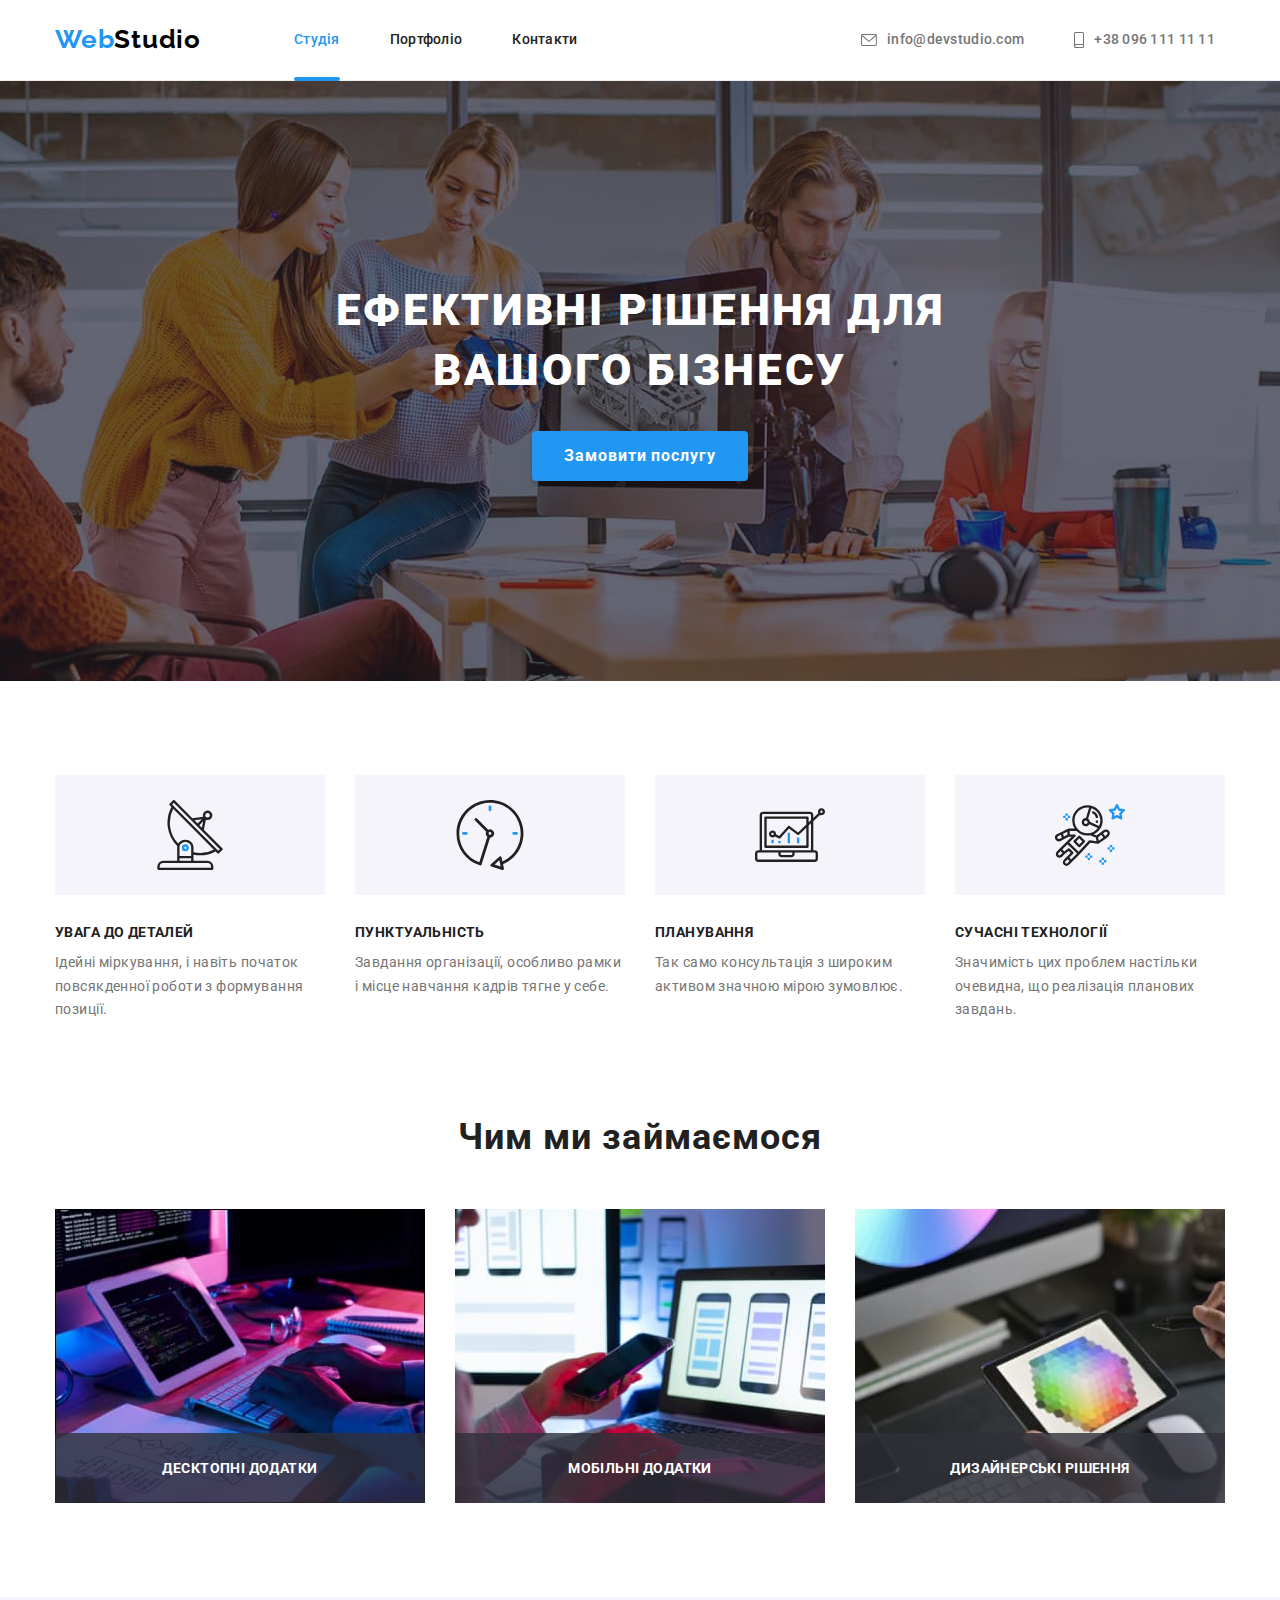
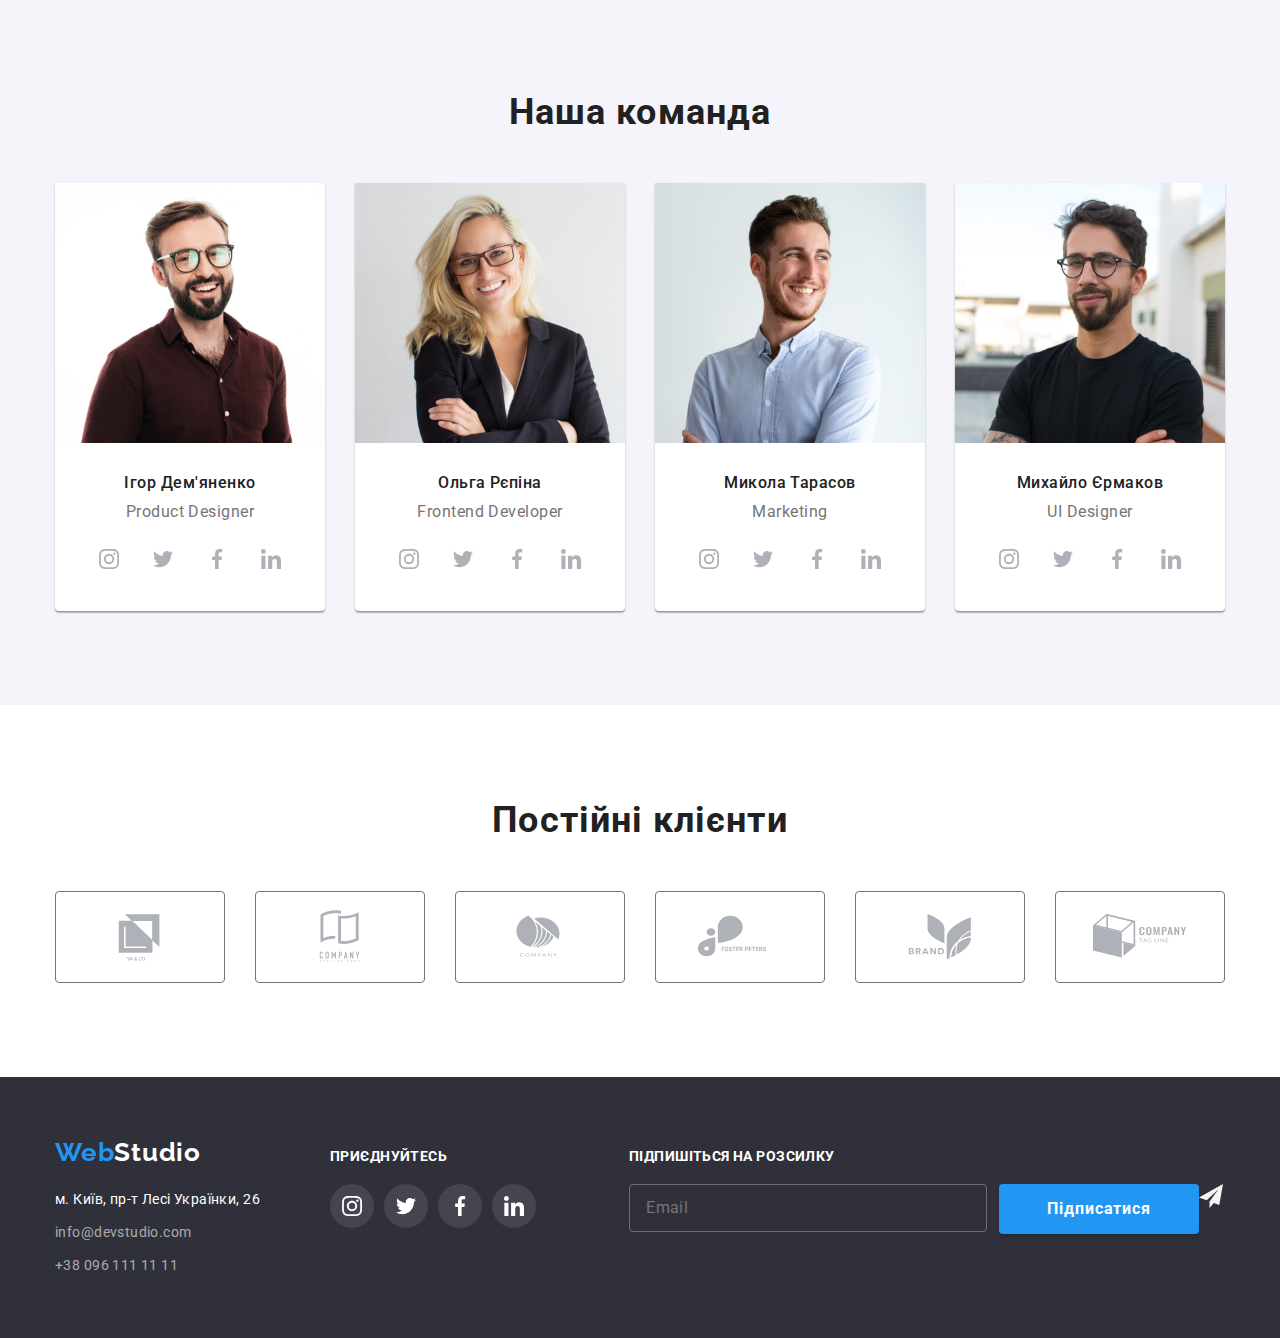
==== index.html @ 085d2281 "files transfer" ====
<!DOCTYPE html>
<html lang="uk">
  <head>
    <meta charset="UTF-8" />
    <meta http-equiv="X-UA-Compatible" content="IE=edge" />
    <meta name="viewport" content="width=device-width, initial-scale=1.0" />
    <title>Студія</title>
    <link rel="preconnect" href="https://fonts.googleapis.com" />
    <link rel="preconnect" href="https://fonts.gstatic.com" crossorigin />
    <link
      href="https://fonts.googleapis.com/css2?family=Raleway:wght@700&family=Roboto:wght@400;500;700;900&display=swap"
      rel="stylesheet"
    />
    <link
      rel="stylesheet"
      href="https://cdn.jsdelivr.net/npm/modern-normalize@1.1.0/modern-normalize.min.css"
    />
    <link rel="stylesheet" href="./css/styles.css" />
  </head>
  <body>
    <!-- header of the site -->
    <header class="header-style">
      <div class="container header-container">
        <a class="header-logo link" href="./index.html">
          <span class="logo logo-web">Web</span
          ><span class="logo logo-studio-header">Studio</span></a
        >
        <div class="header-nav">
          <nav>
            <ul class="site-nav list">
              <li class="site-nav-item">
                <a class="header-nav-link link current" href="#">Студія</a>
              </li>
              <li class="site-nav-item">
                <a class="header-nav-link link" href="./portfolio.html"
                  >Портфоліо</a
                >
              </li>
              <li class="site-nav-item">
                <a class="header-nav-link link" href="#">Контакти</a>
              </li>
            </ul>
          </nav>
        </div>

        <div class="contact-container">
          <ul class="list contact">
            <li class="contact-item-icon contact-item">
              <a
                class="link contact-item-link contact"
                href="mailto:info@devstudio.com"
                ><svg class="header-icons" width="16" height="12">
                  <use href="./images/icons.svg#icon-envelope"></use>
                </svg>
                info@devstudio.com
              </a>
            </li>
            <li class="contact-item-icon contact-item">
              <a class="link contact-item-link contact" href="tel:+380961111111"
                ><svg class="header-icons" width="10" height="16">
                  <use href="./images/icons.svg#icon-smartphone"></use>
                </svg>
                +38 096 111 11 11
              </a>
            </li>
          </ul>
        </div>
      </div>
    </header>

    <!-- main content -->
    <main>
      <!-- hero -->
      <section class="hero">
        <div class="container hero-container">
          <h1 class="hero-sign">Ефективні рішення для вашого бізнесу</h1>
          <button type="button" class="button preliminary-btn" data-modal-open>
            Замовити послугу
          </button>
        </div>
      </section>
      
      <!-- specialty -->
      <section class="section specialty">
        <div class="container">
          <h2 class="visually-hidden">Наші переваги</h2>
          <ul class="list specialty-list specialty-container">
            <li class="specialty-item">
              <div class="specialty-icons-container">
                <svg class="business-icons" width="70" height="70">
                  <use href="./images/icons.svg#icon-antenna"></use>
                </svg>
              </div>
              <h3 class="title">увага до деталей</h3>
              <p class="text">
                Ідейні міркування, і навіть початок повсякденної роботи з
                формування позиції.
              </p>
            </li>
            <li class="specialty-item">
              <div class="specialty-icons-container">
                <svg class="business-icons" width="70" height="70">
                  <use href="./images/icons.svg#icon-clock"></use>
                </svg>
              </div>

              <h3 class="title">пунктуальність</h3>
              <p class="text">
                Завдання організації, особливо&nbsp;рамки і місце навчання
                кадрів тягне у&nbsp;себе.
              </p>
            </li>
            <li class="specialty-item">
              <div class="specialty-icons-container">
                <svg class="business-icons" width="70" height="70">
                  <use href="./images/icons.svg#icon-diagram"></use>
                </svg>
              </div>

              <h3 class="title">планування</h3>
              <p class="text">
                Так само консультація з широким активом&nbsp;значною мірою
                зумовлює.
              </p>
            </li>
            <li class="specialty-item">
              <div class="specialty-icons-container">
                <svg class="business-icons" width="70" height="70">
                  <use href="./images/icons.svg#icon-astronaut"></use>
                </svg>
              </div>

              <h3 class="title">сучасні технології</h3>
              <p class="text">
                Значимість цих проблем настільки очевидна, що реалізація
                планових завдань.
              </p>
            </li>
          </ul>
        </div>
      </section>
      <!-- our business -->

      <section class="section business">
        <div class="container">
          <h2 class="section-title">Чим ми займаємося</h2>
            <ul class="list business-list">
              <li class="item">
                <div class="business-desc-container">
                  <img
  src="./images/business1.jpg"
  alt="вид послуг 1"
  width="370px"
    />
                 <p class="business-text">десктопні додатки</p>
                </div>  
              </li>

                <li class="item">
              <div class="business-desc-container">
                  <img
                    src="./images/business2.jpg"
                    alt="вид послуг 2"
                    width="370"
                  />
                  <p class="business-text">мобільні додатки</p>
              </div>
                 </li>
               <li class="item">
              <div class="business-desc-container">
                  <img
                    src="./images/business3.jpg"
                    alt="вид послуг 3"
                    width="370"
                  />
              
                  <p class="business-text">дизайнерські рішення</p>
                </div>
              </li>
            </ul>
          </div>
        </div>
      </section>
      <!-- our team -->
      <section class="section team">
        <div class="container team-container">
          <h2 class="section-title">Наша команда</h2>
          <div class="team-list-container">
            <ul class="list team-list">
              <li class="team-item">
                <img
                  src="./images/team1.jpg"
                  alt="фото Ігоря Дем'яненко"
                  width="270"
                />
                <div class="card">
                  <h3 class="title">Ігор Дем'яненко</h3>
                  <p class="text">Product Designer</p>
                  <ul class="list team-social">
                    <li class="team-social-items">
                      <a
                        class="team-icons-items"
                        href="http://instagram.com"
                        target="_blank"
                        rel="noopener nofollow noreferrer"
                      >
                        <svg class="team-icons" width="20" height="20">
                          <use href="./images/icons.svg#icon-instagram"></use>
                        </svg>
                      </a>
                    </li>

                    <li class="team-social-items">
                      <a
                        class="team-icons-items"
                        href="http://twitter.com"
                        target="_blank"
                        rel="noopener nofollow noreferrer"
                      >
                        <svg class="team-icons" width="20" height="20">
                          <use href="./images/icons.svg#icon-twitter"></use>
                        </svg>
                      </a>
                    </li>
                    <li class="team-social-items">
                      <a
                        class="team-icons-items"
                        href="http://facebook.com"
                        target="_blank"
                        rel="noopener nofollow noreferrer"
                      >
                        <svg class="team-icons" width="20" height="20">
                          <use href="./images/icons.svg#icon-facebook"></use>
                        </svg>
                      </a>
                    </li>
                    <li class="team-social-items">
                      <a
                        class="team-icons-items"
                        href="http://linkedin.com"
                        target="_blank"
                        rel="noopener nofollow noreferrer"
                      >
                        <svg class="team-icons" width="20" height="20">
                          <use href="./images/icons.svg#icon-linkedin"></use>
                        </svg>
                      </a>
                    </li>
                  </ul>
                </div>
              </li>
              <li class="team-item">
                <img
                  src="./images/team2.jpg"
                  alt="фото Ольги Рєпіною"
                  width="270"
                />
                <div class="card">
                  <h3 class="title">Ольга Рєпіна</h3>
                  <p class="text">Frontend Developer</p>
                  <ul class="list team-social">
                    <li class="team-social-items">
                      <a
                        class="team-icons-items"
                        href="http://instagram.com"
                        target="_blank"
                        rel="noopener nofollow noreferrer"
                      >
                        <svg class="team-icons" width="20" height="20">
                          <use href="./images/icons.svg#icon-instagram"></use>
                        </svg>
                      </a>
                    </li>

                    <li class="team-social-items">
                      <a
                        class="team-icons-items"
                        href="http://twitter.com"
                        target="_blank"
                        rel="noopener nofollow noreferrer"
                      >
                        <svg class="team-icons" width="20" height="20">
                          <use href="./images/icons.svg#icon-twitter"></use>
                        </svg>
                      </a>
                    </li>
                    <li class="team-social-items">
                      <a
                        class="team-icons-items"
                        href="http://facebook.com"
                        target="_blank"
                        rel="noopener nofollow noreferrer"
                      >
                        <svg class="team-icons" width="20" height="20">
                          <use href="./images/icons.svg#icon-facebook"></use>
                        </svg>
                      </a>
                    </li>
                    <li class="team-social-items">
                      <a
                        class="team-icons-items"
                        href="http://linkedin.com"
                        target="_blank"
                        rel="noopener nofollow noreferrer"
                      >
                        <svg class="team-icons" width="20" height="20">
                          <use href="./images/icons.svg#icon-linkedin"></use>
                        </svg>
                      </a>
                    </li>
                  </ul>
                </div>
              </li>
              <li class="team-item">
                <img
                  src="./images/team3.jpg"
                  alt="фото Миколи Тарасова"
                  width="270"
                />
                <div class="card">
                  <h3 class="title">Микола Тарасов</h3>
                  <p class="text">Marketing</p>
                  <ul class="list team-social">
                    <li class="team-social-items">
                      <a
                        class="team-icons-items"
                        href="http://instagram.com"
                        target="_blank"
                        rel="noopener nofollow noreferrer"
                      >
                        <svg class="team-icons" width="20" height="20">
                          <use href="./images/icons.svg#icon-instagram"></use>
                        </svg>
                      </a>
                    </li>

                    <li class="team-social-items">
                      <a
                        class="team-icons-items"
                        href="http://twitter.com"
                        target="_blank"
                        rel="noopener nofollow noreferrer"
                      >
                        <svg class="team-icons" width="20" height="20">
                          <use href="./images/icons.svg#icon-twitter"></use>
                        </svg>
                      </a>
                    </li>
                    <li class="team-social-items">
                      <a
                        class="team-icons-items"
                        href="http://facebook.com"
                        target="_blank"
                        rel="noopener nofollow noreferrer"
                      >
                        <svg class="team-icons" width="20" height="20">
                          <use href="./images/icons.svg#icon-facebook"></use>
                        </svg>
                      </a>
                    </li>
                    <li class="team-social-items">
                      <a
                        class="team-icons-items"
                        href="http://linkedin.com"
                        target="_blank"
                        rel="noopener nofollow noreferrer"
                      >
                        <svg class="team-icons" width="20" height="20">
                          <use href="./images/icons.svg#icon-linkedin"></use>
                        </svg>
                      </a>
                    </li>
                  </ul>
                </div>
              </li>
              <li class="team-item">
                <img
                  src="./images/team4.jpg"
                  alt="фото Михайла Єрмакова"
                  width="270"
                />
                <div class="card">
                  <h3 class="title">Михайло Єрмаков</h3>
                  <p class="text">UI Designer</p>
                  <ul class="list team-social">
                    <li class="team-social-items">
                      <a
                        class="team-icons-items"
                        href="http://instagram.com"
                        target="_blank"
                        rel="noopener nofollow noreferrer"
                      >
                        <svg class="team-icons" width="20" height="20">
                          <use href="./images/icons.svg#icon-instagram"></use>
                        </svg>
                      </a>
                    </li>

                    <li class="team-social-items">
                      <a
                        class="team-icons-items"
                        href="http://twitter.com"
                        target="_blank"
                        rel="noopener nofollow noreferrer"
                      >
                        <svg class="team-icons" width="20" height="20">
                          <use href="./images/icons.svg#icon-twitter"></use>
                        </svg>
                      </a>
                    </li>
                    <li class="team-social-items">
                      <a
                        class="team-icons-items"
                        href="http://facebook.com"
                        target="_blank"
                        rel="noopener nofollow noreferrer"
                      >
                        <svg class="team-icons" width="20" height="20">
                          <use href="./images/icons.svg#icon-facebook"></use>
                        </svg>
                      </a>
                    </li>
                    <li class="team-social-items">
                      <a
                        class="team-icons-items"
                        href="http://linkedin.com"
                        target="_blank"
                        rel="noopener nofollow noreferrer"
                      >
                        <svg class="team-icons" width="20" height="20">
                          <use href="./images/icons.svg#icon-linkedin"></use>
                        </svg>
                      </a>
                    </li>
                  </ul>
                </div>
              </li>
            </ul>
          </div>
        </div>
      </section>
      <section class="section clients">
        <div class="container">
          <h2 class="clients-text section-title">Постійні клієнти</h2>
          <ul class="clients-list list">
            <li class="client-items">
              <a href="" class="clients-icons-items">
                <svg class="client-icons" width="106" height="60">
                  <use href="./images/icons.svg#icon-logo-1"></use>
                </svg>
              </a>
            </li>
            <li class="client-items">
              <a href="" class="clients-icons-items">
                <svg class="client-icons" width="106" height="60">
                  <use href="./images/icons.svg#icon-logo-2"></use>
                </svg>
              </a>
            </li>
            <li class="client-items">
              <a href="" class="clients-icons-items">
                <svg class="client-icons" width="106" height="60">
                  <use href="./images/icons.svg#icon-logo-3"></use>
                </svg>
              </a>
            </li>
            <li class="client-items">
              <a href="" class="clients-icons-items">
                <svg class="client-icons" width="106" height="60">
                  <use href="./images/icons.svg#icon-logo-4"></use>
                </svg>
              </a>
            </li>
            <li class="client-items">
              <a href="" class="clients-icons-items">
                <svg class="client-icons" width="106" height="60">
                  <use href="./images/icons.svg#icon-logo-5"></use>
                </svg>
              </a>
            </li>
            <li class="client-items">
              <a href="" class="clients-icons-items">
                <svg class="client-icons" width="106" height="60">
                  <use href="./images/icons.svg#icon-logo-6"></use>
                </svg>
              </a>
            </li>
          </ul>
        </div>

      </section>
    </main>
    <!-- background -->
    <footer class="footer-style">
      <div class="container footer-container">
        <div class="footer-contacts">
          <a href="./index.html" class="link logo-footer"
            ><span class="logo logo-web">Web</span
            ><span class="logo logo-studio-footer">Studio</span></a
          >
          <address>
            <ul class="address-list list">
              <li class="footer-item">
                <a
                  href="https://goo.gl/maps/tbxTE9ojFHjDwj2v6"
                  target="_blank"
                  rel="noopener nofollow noreferrer"
                  class="location link"
                  >м. Київ, пр-т Лесі Українки, 26</a
                >
              </li>
              <li class="footer-item">
                <a href="mailto:info@devstudio.com" class="address-style link"
                  >info@devstudio.com</a
                >
              </li>
              <li class="footer-item">
                <a href="tel:+380961111111" class="address-style link"
                  >+38 096 111 11 11</a
                >
              </li>
            </ul>
          </address>
        </div>
        <div class="footer-social">
          <p class="footer-text">приєднуйтесь</p>
          <ul class="list footer-social-list">
            <li class="footer-social-item">
              <a
                href="http://instagram.com"
                target="_blank"
                rel="noopener nofollow noreferrer"
                class="footer-icons-items"
              >
                <svg class="footer-team-icons" width="20" height="20">
                  <use href="./images/icons.svg#icon-instagram"></use>
                </svg>
              </a>
            </li>
            <li class="footer-social-item">
              <a
                href="http://twitter.com"
                target="_blank"
                rel="noopener nofollow noreferrer"
                class="footer-icons-items"
              >
                <svg class="footer-team-icons" width="20" height="20">
                  <use href="./images/icons.svg#icon-twitter"></use>
                </svg>
              </a>
            </li>
            <li class="footer-social-item">
              <a
                href="http://facebook.com"
                target="_blank"
                rel="noopener nofollow noreferrer"
                class="footer-icons-items"
              >
                <svg class="footer-team-icons" width="20" height="20">
                  <use href="./images/icons.svg#icon-facebook"></use>
                </svg>
              </a>
            </li>
            <li class="footer-social-item">
              <a
                href="http://linkedin.com"
                target="_blank"
                rel="noopener nofollow noreferrer"
                class="footer-icons-items"
              >
                <svg class="footer-team-icons" width="20" height="20">
                  <use href="./images/icons.svg#icon-linkedin"></use>
                </svg>
              </a>
            </li>
          </ul>
        </div>
        <div class="footer-form">
          <p class="footer-text">Підпишіться на розсилку</p>
          <div class="footer-form-group">
           <form class="footer-form-form">
              <div class="footer-input-container">
               <label for="email" class="footer-form-label">
                <input type="email" class="footer-form-input" name="email" placeholder="Email">
                </label>
                <button class="footer-btn" type="submit">Підписатися</button>
                <svg class="footer-icon" width="24" height="24">
                  <use href="./images/icons.svg#icon-icon-send"></use>
                </svg>
              </div>
           </form>
         </div>
        </div>

      </div>
    </footer>
        <!-- modal window -->
        <div class="backdrop is-hidden" data-modal>
        <div class="modal">
          <p class="modal-text">Залиште свої дані, ми вам передзвонимо</p>
          <form class="modal-form">
            <div class="modal-form-container">
              <label class="modal-form-input">
                               <span class="form-label">Ім'я</span>
 <input class="modal-input" type="text" name="name">
                <svg class="modal-icons" width="18" height="18">
                  <use href="./images/icons.svg#icon-person-black-18dp-1"></use>
                </svg>
              </label>
              <label class="modal-form-input">
                <span class="form-label">Телефон</span>
                <input class="modal-input" type="tel" name="phone">
                <svg class="modal-icons" width="18" height="18">
                  <use href="./images/icons.svg#icon-phone-black-18dp-1"></use>
                </svg>
              </label>
              <label class="modal-form-input">
                 <span class="form-label">Пошта</span>
               <input class="modal-input" type="text" name="email">
                <svg class="modal-icons" width="18" height="18">
                  <use href="./images/icons.svg#icon-email-black-18dp-1"></use>
                </svg>
              </label>
              <label class="form-input">
                <span class="form-label">Коментар</span>
                <textarea class="form-textarea" name="text" rows="5" placeholder="Введіть текст"></textarea>
              </label>
  <label class="checkbox-text-label">
     <input class="form-checkbox" type="checkbox" name="accept">
   <span class="checkbox-text">Погоджуюся з розсилкою та приймаю <a href="./README.txt"><span class="modal-license-text">Умови договору</span></a> </span>
  
  </label>
 
 
            </div>
          </form>
          <button class="modal-btn" type="submit">Відправити</button>
     <button class="close-btn" type="button" data-modal-close><svg class="modal-icon" width="18" height="18">
      <use href="./images/icons.svg#icon-close"></use>
    </svg></button>
        </div>
      </div>
    
    <script src="./js/modal.js"></script>
  </body>
</html>
---- css/styles.css ----
html {
  box-sizing: border-box;
}

:root {
  --main-color: #212121;
  --active-color: #2196F3;
  --second-color: #757575;
  --button-color: #f5f4fa;
  --icons-color: #AFB1B8;
  --main-white-color: #ffffff;
  --hero-background: #2F303A;
  --main-background: #F5F5F5;
  --main-font: 'Roboto', sans-serif;
  --second-font: 'Raleway', sans-serif;
  --slow-transform: 250ms;
  --trans-timing: cubic-bezier(0.4, 0, 0.2, 1);
  --idx-backdrop: 1000;
}

::after,
::before {
  box-sizing: inherit;
}

body {
  font-family: 'Roboto', sans-serif;
  color: var(--main-color);
  background-color: var(--main-white-color);
}

a {
  text-decoration: none;
}

h1,
h2,
h3,
h4,
h5,
h6,
p,
ul {
  margin: 0px;
  padding: 0px;
}

img {
  display: block;
  max-width: 100%;
  height: auto;
}

.list {
  list-style: none;
}

.section-title {
  font-weight: 700;
  font-size: 36px;
  line-height: 1.17;
  text-align: center;
  letter-spacing: 0.03em;
}

.text {
  letter-spacing: 0.03em;
  color: var(--second-color);
}

.button {
  cursor: pointer;
  font-family: inherit;
  text-align: center;
  border-radius: 4px;
  border: transparent;
}

.container {
  width: 1200px;
  margin-left: auto;
  margin-right: auto;
  padding: 0 15px;
}

/* header styles */
/* logo comment */

.header-style {
  border-bottom: 1px solid #ECECEC;
}

.header-container {
  display: flex;

  padding: 0 15px 0 15px;
}

.header-nav {
  display: flex;
  align-items: center;
}

.logo {
  font-family: var(--second-font);
  font-weight: 700;
  font-size: 26px;
  line-height: 1.19;
  letter-spacing: 0.03em;
}

.header-logo {
  margin-right: 93px;
  padding: 24px 0;
  align-items: center;
}

.site-nav,
.contact {
  font-weight: 500;
  font-size: 14px;
  line-height: 1.14;
  letter-spacing: 0.02em;
}

.site-nav-item:not(:last-child) {
  margin-right: 50px;
}

.site-nav-item {
  margin-bottom: 0;
}

.site-nav .link {
  color: var(--main-color);
  transition-property: color;
  transition-duration: var(--slow-transform);
  transition-timing-function: var(--trans-timing);
}

.header-nav-link {
  display: block;
  padding: 32px 0;
  position: relative;
}

/* .header-nav-link.current {
  color: var(--active-color);
} */

.header-nav-link.current::after {
  content: "";
  display: block;
  width: 100%;
  height: 4px;
  border-radius: 2px;
  background-color: var(--active-color);
  position: absolute;
  bottom: -1px;
  left: 0;
  /* margin-bottom: -1px; */
}

.contact {
  color: var(--second-color);
  display: flex;
  align-items: center;
  justify-content: center;
  transition-property: color;
  transition-duration: var(--slow-transform);
  transition-timing-function: var(--trans-timing);
}

.contact-container {
  display: flex;
  align-items: center;
  margin-left: auto;
}

.contact .contact-item:not(:last-child) {
  margin-right: 50px;
}

.contact-item-link {
  padding: 32px 0;
}

.contact-item-icon {
  margin-right: 10px;
  fill: var(--second-color);
  transition-property: fill;
  transition-duration: var(--slow-transform);
  transition-timing-function: var(--trans-timing);

}

/* .contact .mail {
  padding: 32px 0;
} */

.site-nav .link:hover,
.site-nav .link:focus,
.contact .link:hover,
.contact .link:focus,
.footer-style .link:hover,
.footer-style .link:focus,
.contact-item-icon:hover,
.contact-item-icon:focus {
  color: var(--active-color);
  fill: currentColor;
}

.header-icons {
  margin-right: 10px;
  /* padding-right: 10px; */
}

.site-nav .link:active,
.contact .link:active {
  color: var(--active-color);
}

.site-nav .link.current {
  color: var(--active-color);
  transition-property: color;
  transition-duration: var(--slow-transform);
  transition-timing-function: var(--trans-timing);
}

.site-nav {
  display: flex;
}

.visually-hidden {
  position: absolute;
  width: 1px;
  height: 1px;
  margin: -1px;
  border: 0;
  padding: 0;
  white-space: nowrap;
  clip-path: inset(100%);
  clip: rect(0 0 0 0);
  overflow: hidden;
}

/* main styles */
.section {
  padding-bottom: 94px;
}

/* hero styles */
.hero {
  background: var(--hero-background);
  padding-top: 200px;
  padding-bottom: 200px;
  background-image: linear-gradient(rgba(47, 48, 58, 0.4), rgba(47, 48, 58, 0.4)), url(../images/background-hero.jpg);
  background-repeat: no-repeat;
  max-width: 1600px;
  margin-left: auto;
  margin-right: auto;
  background-position: center;
  background-size: cover;
}

h1 {
  font-weight: 900;
  font-size: 44px;
  line-height: 1.36;
  text-align: center;
  letter-spacing: 0.06em;
  text-transform: uppercase;
  color: var(--main-white-color);
  margin-bottom: 30px;
}

.hero-sign {
  margin-left: auto;
  margin-right: auto;
  width: 696px;
}

.preliminary-btn {
  font-weight: 700;
  font-size: 16px;
  line-height: 1.88;
  letter-spacing: 0.06em;
  color: var(--main-white-color);
  background-color: var(--active-color);
  box-shadow: 0px 4px 4px rgba(0, 0, 0, 0.15);
  transition-property: background-color;
  transition-duration: var(--slow-transform);
  transition-timing-function: var(--trans-timing);

  display: block;
  margin-left: auto;
  margin-right: auto;
  align-items: center;
  height: 50px;
  width: 216px;
}

.preliminary-btn:hover,
.preliminary-btn:focus {
  background-color: #188CE8;
}

.filter-btn:hover,
.filter-btn:focus {
  color: var(--main-white-color);
  background: var(--active-color);
}

/* specialty styles */

.specialty {
  padding-top: 94px;
}

.specialty-container {
  display: flex;
  padding-left: 0;
}

.specialty-icons-container {
  width: 270px;
  background-color: #F5F4FA;
  display: flex;
  align-items: center;
  justify-content: center;
  margin-bottom: 30px;
  padding: 25px 100px;
}

.business-icons {
  fill: #212121;

}

.specialty .title {
  font-weight: 700;
  font-size: 14px;
  line-height: 1.14;
  letter-spacing: 0.03em;
  text-transform: uppercase;
  margin-bottom: 10px;
}

.specialty .text {
  font-size: 14px;
  line-height: 1.71;
}

.specialty-item {
  width: 270px;
}

.specialty-item:not(:last-child) {
  margin-right: 30px;
}

/* our business styles */
.business-list {
  display: flex;
}

.business .section-title {
  margin-bottom: 50px;
}

.business .item:not(:last-child) {
  margin-right: 30px;
}

.business .item {
  margin-bottom: 0px;
  flex-basis: calc((100% - 30px) / 3);

}

.business-desc-container {
  display: flex;
  position: relative;
}

.business-text {
  display: flex;
  align-items: center;
  justify-content: center;
  position: absolute;
  bottom: 0;
  left: 0;

  font-weight: 700;
  font-size: 14px;
  line-height: calc(16 / 14);
  letter-spacing: 0.03em;
  text-transform: uppercase;

  color: var(--main-white-color);
  background: rgba(47, 48, 58, 0.8);
  padding: 27px 0;
  /* width: 97%; */
  width: 370px;

}

/* out team styles */
.team {
  letter-spacing: 0.03em;
  text-align: center;
  background: var(--button-color);
  /* transition-property: background;
  transition-duration: var(--slow-transform);
  transition-timing-function: var(--trans-timing); */
  padding-top: 94px;
}

.team .section-title {
  margin-bottom: 50px;
}


.team-list {
  display: flex;
  padding-right: 0;
}

.team-item {
  background: var(--main-white-color);
  box-shadow: 0px 1px 3px rgba(0, 0, 0, 0.12), 0px 1px 1px rgba(0, 0, 0, 0.14), 0px 2px 1px rgba(0, 0, 0, 0.2);
  border-radius: 0px 0px 4px 4px;
  flex-basis: calc((100% - 30px) / 4);
  /* transition-property: background-color;
  transition-duration: var(--slow-transform);
  transition-timing-function: var(--trans-timing); */
}

.team-item:not(:last-child) {
  margin-right: 30px;
}

.team .title {
  font-weight: 500;
  font-size: 16px;
  line-height: 1.1875;
  text-align: center;
  letter-spacing: 0.03em;
  margin-bottom: 10px;
}

.team-social {
  display: flex;
  align-items: center;
  justify-content: center;
  /* color: var(--icons-color); */
  /* transition-property: color, transform;
  transition-duration: var(--slow-transform);
  transition-timing-function: var(--trans-timing); */
  flex-basis: calc((100% - 10px) / 4);
}


.team-social-items {
  width: 44px;
  height: 44px;
  /* fill: var(--icons-color); */
  /* transition-property: fill;
  transition-duration: var(--slow-transform);
  transition-timing-function: var(--trans-timing); */
}

.team-icons-items {
  display: flex;
  width: 100%;
  height: 100%;
  align-items: center;
  justify-content: center;
  fill: var(--icons-color);
  border-radius: 50%;
  transition-property: fill, background-color;
  transition-duration: var(--slow-transform);
  transition-timing-function: var(--trans-timing);
}

.team-icons-items:hover,
.team-icons-items:focus {
  fill: var(--main-white-color);
  /* border-radius: 50%; */
  background-color: var(--active-color);
}

.team-social-items {
  border-radius: 50%;
}

.team-social-items:not(:last-child) {
  margin-right: 10px;
}

.team .text {
  font-size: 16px;
  line-height: 1.19;
  text-align: center;
  margin-bottom: 16px;
}

.team .card {
  padding-top: 30px;
  padding-bottom: 30px;
}

/* clients-styles */
.clients {
  padding-top: 94px;
}

.clients-text {
  margin-bottom: 50px;
}

.clients-list {
  display: flex;
  align-items: center;
  justify-content: space-between;
}

.client-items {
  fill: var(--icons-color);
  transition-property: fill;
  transition-duration: var(--slow-transform);
  transition-timing-function: var(--trans-timing);
}

.clients-icons-items {
  border: 1px solid var(--second-color);
  border-radius: 4px;
  fill: var(--icons-color);
  transition-property: fill, border;
  transition-duration: var(--slow-transform);
  transition-timing-function: var(--trans-timing);
  display: flex;
  align-items: center;
  justify-content: center;
  width: 170px;
  height: 92px;
}

.clients-icons-items:hover,
.clients-icons-items:focus {
  fill: var(--active-color);
  border: 1px solid var(--active-color);
}

/* projects-styles */

.project-section {
  padding-top: 94px;
  padding-bottom: 94px;
}

.projects-filter {
  display: flex;
  flex-wrap: wrap;
  margin-bottom: 50px;
  justify-content: center;
}

.filter-btn {
  font-weight: 500;
  font-size: 16px;
  line-height: 1.62;
  letter-spacing: 0.03em;
  color: var(--main-color);
  background: var(--button-color);
  /* box-shadow: 0px 3px 1px rgba(0, 0, 0, 0.1), 0px 1px 2px rgba(0, 0, 0, 0.08), 0px 2px 2px rgba(0, 0, 0, 0.12); */
  padding: 6px 22px;
  transition-property: color, box-shadow;

  transition-duration: var(--slow-transform);
  transition-timing-function: var(--trans-timing);
}

.filter-btn:hover,
.filter-btn:focus {
  box-shadow: 0px 3px 1px rgba(0, 0, 0, 0.1), 0px 1px 2px rgba(0, 0, 0, 0.08), 0px 2px 2px rgba(0, 0, 0, 0.12);
}

.filter-item:not(:last-child) {
  margin-right: 8px;
}

.projects .title {
  font-weight: 700;
  font-size: 18px;
  line-height: 2;
  letter-spacing: 0.06em;
  margin-bottom: 4px;
}

.projects .text {
  font-size: 16px;
  line-height: 1.875;
}

.projects {
  background-color: var(--main-white-color);
  /* transition-property: background-color;
  transition-duration: var(--slow-transform);
  transition-timing-function: var(--trans-timing); */
  display: flex;
  flex-wrap: wrap;
  align-items: center;
}

.thumb {
  position: relative;
  overflow: hidden;
}

.projects-overlay {
  position: absolute;
  display: flex;
  width: 370px;
  height: 100%;
  top: 0;
  left: 0;

  transform: translateY(100%);
  transition-property: transform, background-color;
  transition-duration: var(--slow-transform);
  transition-timing-function: var(--trans-timing);

  /* transition: transform 250ms cubic-bezier(0.4, 0, 0.2, 1); */
  /* transition-property: background-color;
  transition-duration: var(--slow-fill-transform);
  transition-timing-function: var(--trans-timing); */
}

.projects-item:hover .projects-overlay {
  background-color: var(--active-color);
  transform: translateY(0);
}

.project-description {
  padding: 20px 24px;
  border: 1px solid #EEEEEE;
  border-top: none;
}

.projects-item {
  margin-bottom: 30px;
  margin-right: 30px;
  flex-basis: calc((100% - 30px * 2) / 3);
  transition-property: box-shadow;
  transition-duration: var(--slow-transform);
  transition-timing-function: var(--trans-timing);

}

.projects-item:nth-child(3n+3) {
  margin-right: 0;
}

.projects-item:nth-last-child(-n+3) {
  margin-bottom: 0;
}

.projects-item:hover {
  box-shadow: 0px 1px 1px rgba(0, 0, 0, 0.12), 0px 4px 4px rgba(0, 0, 0, 0.06), 1px 4px 6px rgba(0, 0, 0, 0.16);
}

.projects-overlay-text {
  position: absolute;
  font-size: 18px;
  line-height: calc(28 / 18);
  letter-spacing: 0.03em;
  color: var(--main-white-color);
  /* background-color: var(--active-color); */
  padding: 63px 24px;
}

/* footer styles */
.footer-container {
  display: flex;
  align-items: baseline;
  /* width: 1200px; */
}

.footer-style {
  background: #2F303A;
  padding-top: 60px;
  padding-bottom: 60px;
}

.logo-footer-style {
  padding-bottom: 20px;
}

.logo-web {
  color: var(--active-color);
}

.logo-studio-header {
  color: #000000;
}

.logo-studio-footer {
  color: var(--main-white-color);
}

.logo-footer {
  display: inline-block;
  margin-bottom: 20px;
}

address {
  font-style: normal;
  font-size: 14px;
  line-height: 1.71;
  letter-spacing: 0.03em;
}

.address-list .location {
  color: var(--main-white-color);
  transition-property: color;
  transition-duration: var(--slow-transform);
  transition-timing-function: var(--trans-timing);
}

/* a[href*="goo.gl"] {
  color: var(--main-white-color);
} */

/* a[href*="goo.gl"]:hover,
a[href*="goo.gl"]:focus {
  color: var(--active-color);
} */

.address-style {
  color: rgba(255, 255, 255, 0.6);
  transition-property: color;
  transition-duration: var(--slow-transform);
  transition-timing-function: var(--trans-timing);

}

.footer-item:not(:last-child) {
  margin-bottom: 9px;

}

.footer-contacts {
  margin-right: 70px;
}

.footer-social-list {
  display: flex;
  align-items: center;
  margin-left: 0;
}

.footer-social {
  align-items: center;
  margin-right: 93px;
}

.footer-text {
  font-weight: 700;
  font-size: 14px;
  line-height: 16px;
  letter-spacing: 0.03em;
  text-transform: uppercase;

  color: #FFFFFF;
  margin-bottom: 20px;
}

.footer-icons-items {
  width: 44px;
  height: 44px;
  display: flex;
  align-items: center;
  justify-content: center;
  transition-property: background-color;
  transition-duration: var(--slow-transform);
  transition-timing-function: var(--trans-timing);
}

.footer-icons-items:focus {
  background-color: var(--active-color);
  border-radius: 50%;
}

.footer-social-item:not(:last-child) {
  margin-right: 10px;
}

.footer-social-item {
  border-radius: 50%;
  background: rgba(255, 255, 255, 0.1);
  transition-property: background-color;
  transition-duration: var(--slow-transform);
  transition-timing-function: var(--trans-timing);
}

.footer-social-item:hover {
  background: var(--active-color);
}

.footer-team-icons {
  fill: var(--main-white-color);
  transition-property: fill, background-color;
  transition-duration: var(--slow-transform);
  transition-timing-function: var(--trans-timing);
}

.footer-team-icons:hover,
.footer-team-icons:focus {
  fill: var(--main-white-color);
}

/* .footer-form {
  display: flex;
  gap: 12px;
  align-items: center;
  justify-content: center;
  margin-top: 20px;
} */

.footer-sign-up {
  margin: 0;
  font-weight: 700;
  font-size: 14px;
  line-height: 1.14;
  color: var(--active-color);
}

/* .footer-form-group {
  display: flex;
} */

/* .footer-form-form {
  display: flex;
} */

.footer-input-container {
  display: flex;
  position: relative;
}

/* .footer-form-label {
  flex-basis: 358px;
} */

.footer-form-input {
  width: 358px;
  background-color: transparent;
  height: 48px;
  border: 1px solid rgba(255, 255, 255, 0.3);
  border-radius: 4px;
  padding: 0;
  padding-left: 16px;
  margin-right: 12px;

  font-size: 16px;
  line-height: calc(20 / 16);
  /* identical to box height, or 125% */

  display: flex;
  align-items: center;
  letter-spacing: 0.03em;

  color: rgba(255, 255, 255, 0.6);
}

.footer-form-name::placeholder {
  position: absolute;
  bottom: 0;
  left: 0;
  /* padding: 15px auto 16px 15px; */
}

.footer-form-input:focus {
  /* position: relative; */
  background-color: #2F303A;
  border: none;
  /* filter: drop-shadow(0px 4px 4px rgba(0, 0, 0, 0.15)); */
  border-radius: 4px;

}

.footer-btn {
  width: 200px;
  height: 50px;
  left: 1185px;
  top: 2784px;

  background: var(--active-color);
  box-shadow: 0px 4px 4px rgba(0, 0, 0, 0.15);
  border-radius: 4px;
  align-items: center;
  text-align: center;
  letter-spacing: 0.06em;
  font-weight: 700;
  font-size: 16px;
  line-height: calc(30 / 16);
  border: none;
  color: var(--main-white-color);
  /* position: relative; */
}

.footer-icon {
  /* position: absolute;
  bottom: 0;
  left: 0; */

  fill: var(--main-background);
}

/* modal window */
.backdrop {
  position: fixed;
  top: 0;
  left: 0;
  width: 100%;
  height: 100%;
  background-color: rgba(0, 0, 0, 0.2);
  opacity: 1;
  visibility: visible;
  pointer-events: initial;
  backdrop-filter: blur(1px);
  transition-property: opacity, visibility;
  transition-duration: var(--slow-transform);
  transition-timing-function: var(--trans-timing);

}

.backdrop.is-hidden {
  opacity: 0;
  visibility: hidden;
  pointer-events: none;
}

.modal {
  position: absolute;
  left: 50%;
  top: 50%;
  transform: translate(-50%, -50%);
  width: 528px;
  height: 581px;
  border-radius: 4px;
  background-color: var(--main-white-color);
  padding: 40px;

}

.modal-text {
  font-weight: 700;
  font-size: 20px;
  line-height: calc(23 / 20);
  text-align: center;
  letter-spacing: 0.03em;

  color: var(--main-color);
  margin-bottom: 12px;
}

.modal-input {
  width: 100%;
  background-color: transparent;
  height: 40px;
  /* position: relative; */

  border: 1px solid rgba(33, 33, 33, 0.2);
  border-radius: 4px;
  padding: 0;
  transition-property: border;
  transition-duration: var(--slow-transform);
  transition-timing-function: var(--trans-timing);
}

.close-btn {
  position: absolute;
  width: 30px;
  height: 30px;
  padding: 0;
  top: 8px;
  right: 8px;
  display: flex;
  align-items: center;
  justify-content: center;
  background-color: transparent;
  border-radius: 50%;
  border: 1px solid rgba(0, 0, 0, 0.1);
  cursor: pointer;
}


.modal-form-container {
  display: flex;
  flex-direction: column;
}

.form-label {
  font-size: 12px;
  line-height: calc(14 / 12);
  letter-spacing: 0.01em;
  color: var(--second-color);
  margin-bottom: 4px;
}

.modal-form-input {
  position: relative;
  margin-bottom: 10px;
  /* transition-property: fill;
  transition-duration: var(--slow-transform);
  transition-timing-function: var(--trans-timing); */

}

.modal-icons {
  fill: #000000;
  position: absolute;
  bottom: 11px;
  left: 12px;
  padding: 0;
  /* padding-left: 12px; */
  transition-property: fill;
  transition-duration: var(--slow-transform);
  transition-timing-function: var(--trans-timing);
}

.modal-icon {
  position: absolute;
  fill: #000000;
}

.form-textarea {
  width: 100%;
  /* size: nochange; */
  border: 0;
  border: 1px solid rgba(33, 33, 33, 0.2);
  border-radius: 4px;
  padding: 0;
  padding: 12px 16px;
}

.form-textarea::placeholder {
  font-size: 12px;
  line-height: calc(14 / 12);
  letter-spacing: 0.01em;
  opacity: 1;

  color: rgba(117, 117, 117, 0.5);
}

.modal-input:focus,
.modal-form-input:focus,
.form-textarea:not(:placeholder-shown) {
  border: 1px solid var(--active-color);
  /* fill: currentColor; */
  /* transform: translateX(42px); */
  padding-left: 42px;

}

.modal-form-input:focus-within>.modal-icons,
.modal-form-input:hover>.modal-icons,
.modal-icon:hover,
.modal-icon:focus {
  fill: var(--active-color);
}

.checked-text-label {
  position: relative;
}

.form-checkbox {
  appearance: none;
  width: 16px;
  height: 15px;
  border: 1px solid #000000;
  background: #FFFFFF;
  /* box-shadow: 0px 1px 3px rgba(0, 0, 0, 0.12), 0px 1px 1px rgba(0, 0, 0, 0.14), 0px 2px 1px rgba(0, 0, 0, 0.2); */
  border-radius: 2px;
  margin-left: 14px;
  margin-right: 7px;
}

.checked-text-label>.form-checkbox {
  position: absolute;
  bottom: 0;
  left: 0;
}

.form-checkbox:checked {
  background: var(--active-color);
  border: transparent;
  box-shadow: 0px 1px 3px rgba(0, 0, 0, 0.12), 0px 1px 1px rgba(0, 0, 0, 0.14), 0px 2px 1px rgba(0, 0, 0, 0.2);
  border-radius: 2px;
}

.form-input {
  margin-bottom: 20px;
}

.checkbox-text {
  display: inline-block;
  font-size: 14px;
  line-height: calc(24 / 14);
  letter-spacing: 0.03em;

  color: var(--second-color);

}

.modal-license-text {
  text-decoration-line: underline;

  color: var(--active-color);
}

.modal-btn {
  background: var(--active-color);
  box-shadow: 0px 4px 4px rgba(0, 0, 0, 0.15);
  border-radius: 4px;
  border: transparent;
  font-weight: 700;
  font-size: 16px;
  line-height: calc(30 / 16);
  align-items: center;
  text-align: center;
  letter-spacing: 0.06em;
  padding: 10px 52px;
  display: block;
  margin-left: auto;
  margin-right: auto;
  align-items: center;

  color: var(--main-white-color);
  transition-property: background-color;
  transition-duration: var(--slow-transform);
  transition-timing-function: var(--trans-timing);

}

.modal-btn:hover,
.modal-btn:focus {
  background-color: #188CE8;
}

.modal-form {
  margin-bottom: 30px;
}
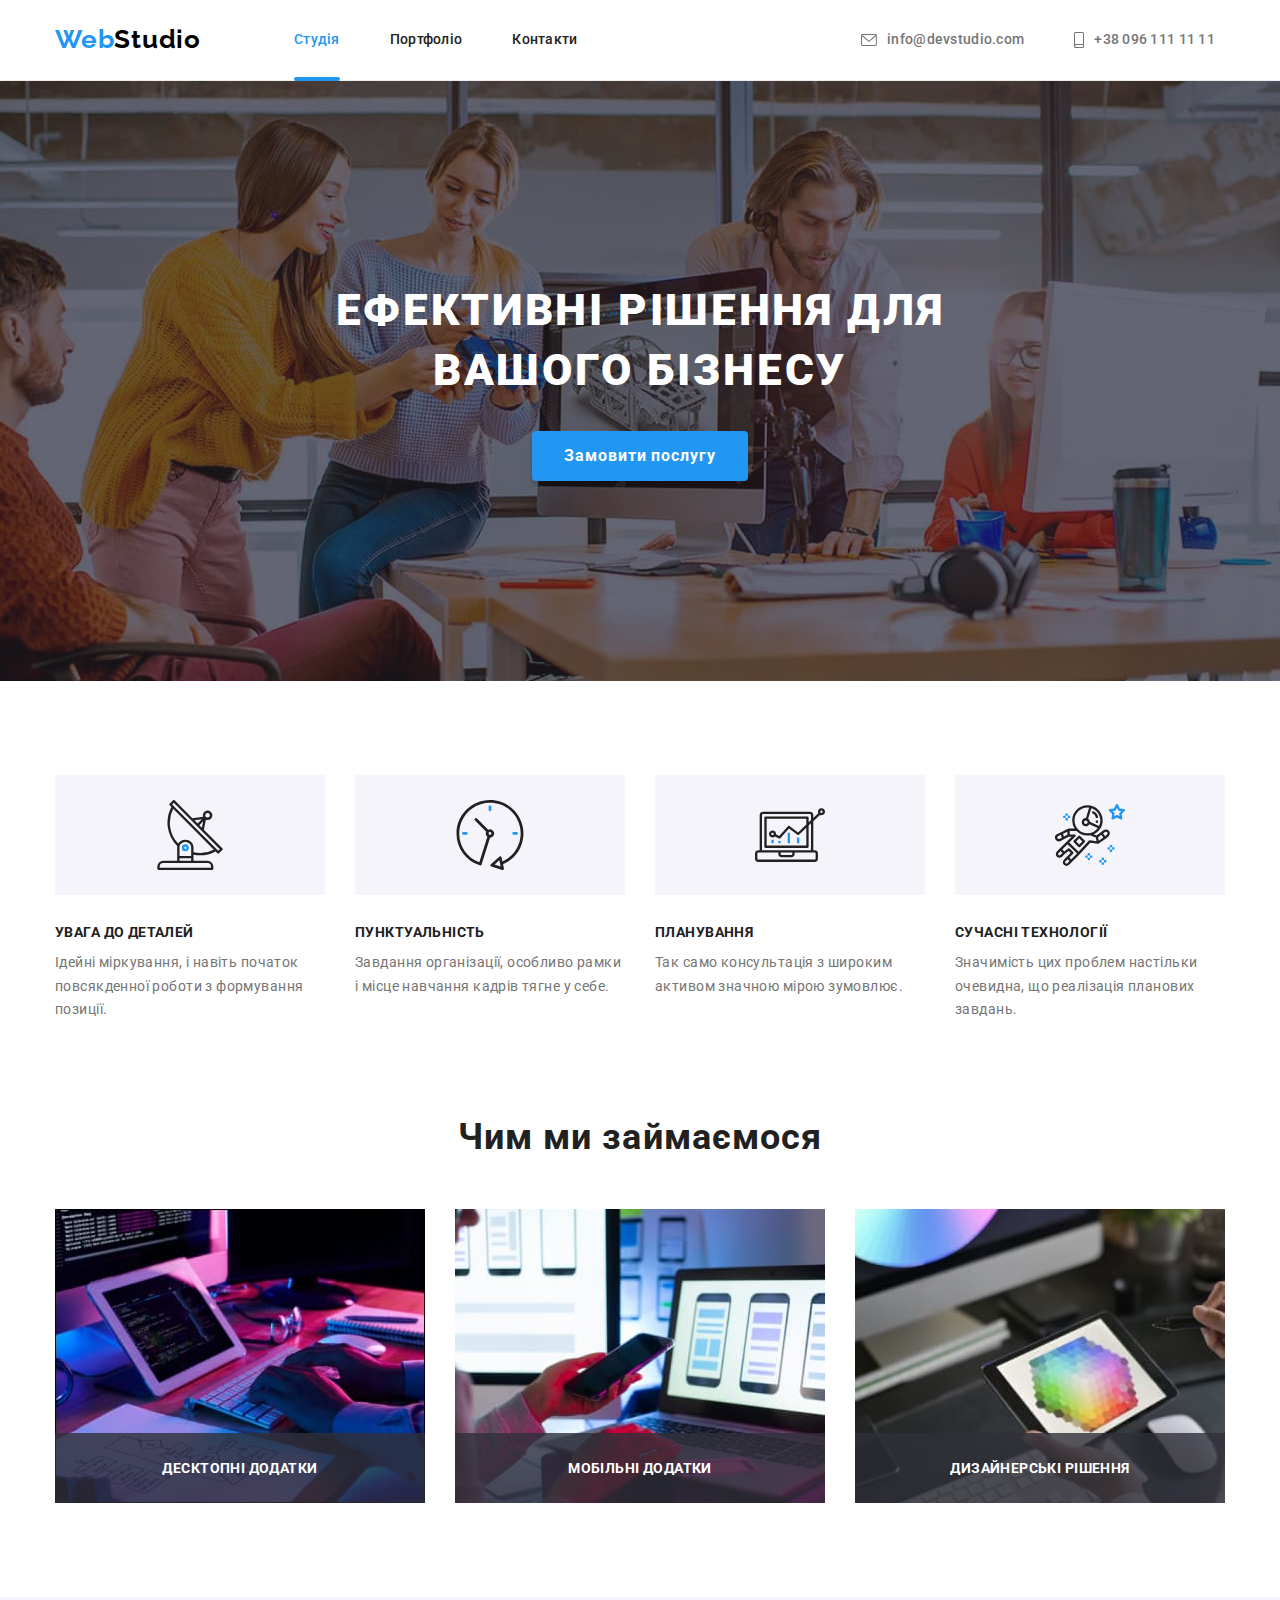
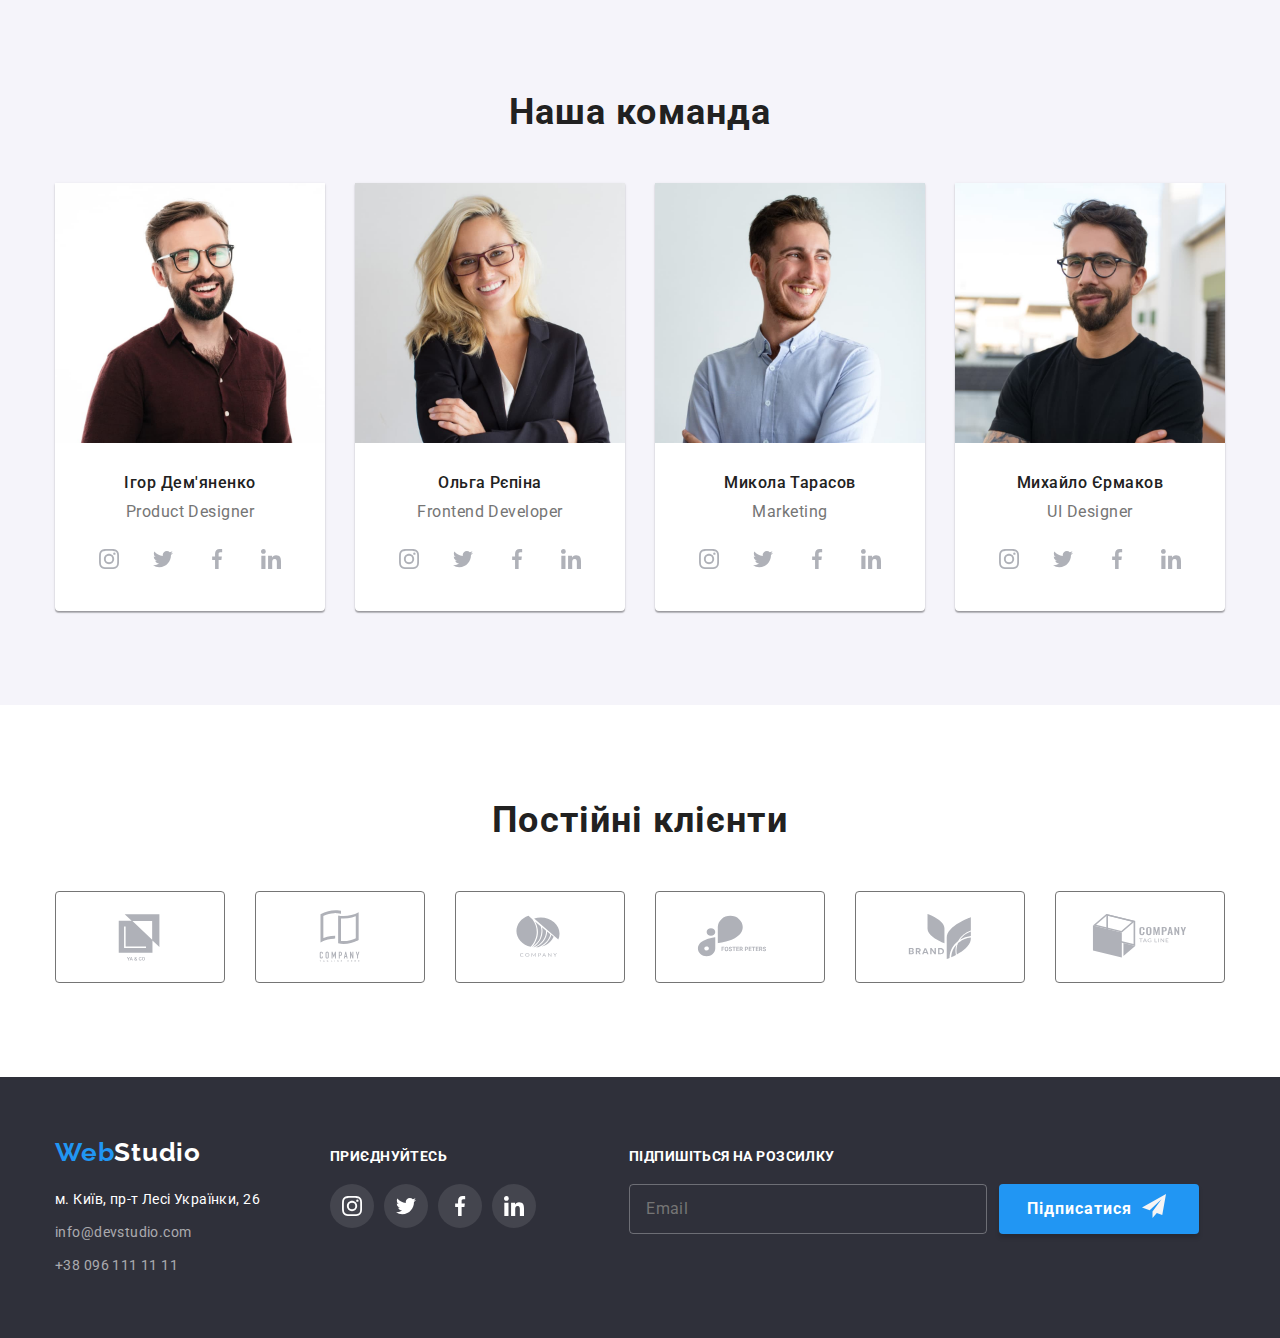
==== commit 82cd77f2: "HW6 commit for check-up" ====
--- a/index.html
+++ b/index.html
@@ -583,10 +583,9 @@
                <label for="email" class="footer-form-label">
                 <input type="email" class="footer-form-input" name="email" placeholder="Email">
                 </label>
-                <button class="footer-btn" type="submit">Підписатися</button>
-                <svg class="footer-icon" width="24" height="24">
+                <button class="footer-btn" type="submit">Підписатися <span><svg class="footer-icon" width="24" height="24">
                   <use href="./images/icons.svg#icon-icon-send"></use>
-                </svg>
+                </svg></span></button>
               </div>
            </form>
          </div>
@@ -626,15 +625,16 @@
                 <textarea class="form-textarea" name="text" rows="5" placeholder="Введіть текст"></textarea>
               </label>
   <label class="checkbox-text-label">
-     <input class="form-checkbox" type="checkbox" name="accept">
+     <input class="form-checkbox" type="checkbox" name="accept" visually-hidden>
+     <!-- <svg class="form-checkbox-icon" width="16" height="15">
+       <use class="unchecked" href="./images/icons.svg#icon-icon-uncheck"></use>
+       <use class="checked" href="./images/icons.svg#icon-icon-check"></use>
+      </svg> -->
    <span class="checkbox-text">Погоджуюся з розсилкою та приймаю <a href="./README.txt"><span class="modal-license-text">Умови договору</span></a> </span>
-  
   </label>
- 
- 
+           <button class="modal-btn" type="submit">Відправити</button>
             </div>
           </form>
-          <button class="modal-btn" type="submit">Відправити</button>
      <button class="close-btn" type="button" data-modal-close><svg class="modal-icon" width="18" height="18">
       <use href="./images/icons.svg#icon-close"></use>
     </svg></button>
--- a/css/styles.css
+++ b/css/styles.css
@@ -158,7 +158,6 @@
   position: absolute;
   bottom: -1px;
   left: 0;
-  /* margin-bottom: -1px; */
 }
 
 .contact {
@@ -676,7 +675,6 @@
   line-height: calc(28 / 18);
   letter-spacing: 0.03em;
   color: var(--main-white-color);
-  /* background-color: var(--active-color); */
   padding: 63px 24px;
 }
 
@@ -684,7 +682,6 @@
 .footer-container {
   display: flex;
   align-items: baseline;
-  /* width: 1200px; */
 }
 
 .footer-style {
@@ -819,14 +816,6 @@
 .footer-team-icons:focus {
   fill: var(--main-white-color);
 }
-
-/* .footer-form {
-  display: flex;
-  gap: 12px;
-  align-items: center;
-  justify-content: center;
-  margin-top: 20px;
-} */
 
 .footer-sign-up {
   margin: 0;
@@ -836,27 +825,15 @@
   color: var(--active-color);
 }
 
-/* .footer-form-group {
-  display: flex;
-} */
-
-/* .footer-form-form {
-  display: flex;
-} */
-
 .footer-input-container {
   display: flex;
   position: relative;
 }
-
-/* .footer-form-label {
-  flex-basis: 358px;
-} */
 
 .footer-form-input {
   width: 358px;
   background-color: transparent;
-  height: 48px;
+  height: 50px;
   border: 1px solid rgba(255, 255, 255, 0.3);
   border-radius: 4px;
   padding: 0;
@@ -865,7 +842,6 @@
 
   font-size: 16px;
   line-height: calc(20 / 16);
-  /* identical to box height, or 125% */
 
   display: flex;
   align-items: center;
@@ -878,14 +854,11 @@
   position: absolute;
   bottom: 0;
   left: 0;
-  /* padding: 15px auto 16px 15px; */
 }
 
 .footer-form-input:focus {
-  /* position: relative; */
   background-color: #2F303A;
   border: none;
-  /* filter: drop-shadow(0px 4px 4px rgba(0, 0, 0, 0.15)); */
   border-radius: 4px;
 
 }
@@ -893,29 +866,24 @@
 .footer-btn {
   width: 200px;
   height: 50px;
-  left: 1185px;
-  top: 2784px;
 
   background: var(--active-color);
   box-shadow: 0px 4px 4px rgba(0, 0, 0, 0.15);
   border-radius: 4px;
-  align-items: center;
-  text-align: center;
   letter-spacing: 0.06em;
   font-weight: 700;
   font-size: 16px;
   line-height: calc(30 / 16);
-  border: none;
+  border: transparent;
   color: var(--main-white-color);
-  /* position: relative; */
+  display: flex;
+  padding: 10px 28px;
+  gap: 10px;
 }
 
 .footer-icon {
-  /* position: absolute;
-  bottom: 0;
-  left: 0; */
-
   fill: var(--main-background);
+
 }
 
 /* modal window */
@@ -970,7 +938,6 @@
   width: 100%;
   background-color: transparent;
   height: 40px;
-  /* position: relative; */
 
   border: 1px solid rgba(33, 33, 33, 0.2);
   border-radius: 4px;
@@ -1044,6 +1011,7 @@
   border-radius: 4px;
   padding: 0;
   padding: 12px 16px;
+  resize: none;
 }
 
 .form-textarea::placeholder {
@@ -1056,13 +1024,18 @@
 }
 
 .modal-input:focus,
-.modal-form-input:focus,
-.form-textarea:not(:placeholder-shown) {
+.modal-form-input:focus {
   border: 1px solid var(--active-color);
-  /* fill: currentColor; */
-  /* transform: translateX(42px); */
   padding-left: 42px;
-
+  outline: transparent;
+}
+
+.form-textarea:focus,
+.form-textarea:not(:placeholder-shown),
+.modal-input:hover,
+.form-textarea:hover {
+  border: 1px solid var(--active-color);
+  outline: transparent;
 }
 
 .modal-form-input:focus-within>.modal-icons,
@@ -1072,8 +1045,13 @@
   fill: var(--active-color);
 }
 
-.checked-text-label {
+.form-input {
+  margin-bottom: 20px;
+}
+
+.checkbox-text-label {
   position: relative;
+  margin-bottom: 30px;
 }
 
 .form-checkbox {
@@ -1081,29 +1059,54 @@
   width: 16px;
   height: 15px;
   border: 1px solid #000000;
-  background: #FFFFFF;
-  /* box-shadow: 0px 1px 3px rgba(0, 0, 0, 0.12), 0px 1px 1px rgba(0, 0, 0, 0.14), 0px 2px 1px rgba(0, 0, 0, 0.2); */
   border-radius: 2px;
-  margin-left: 14px;
   margin-right: 7px;
-}
-
-.checked-text-label>.form-checkbox {
+  cursor: pointer;
+  background-image: url("data:image/svg+xml,%3Csvg xmlns='http://www.w3.org/2000/svg' fill='%23ffffff' viewBox='0 0 512 512'%3E%3Cpath d='M470.6 105.4c12.5 12.5 12.5 32.8 0 45.3l-256 256c-12.5 12.5-32.8 12.5-45.3 0l-128-128c-12.5-12.5-12.5-32.8 0-45.3s32.8-12.5 45.3 0L192 338.7 425.4 105.4c12.5-12.5 32.8-12.5 45.3 0z'/%3E%3C/svg%3E%0A");
+  background-repeat: no-repeat;
+  background-position: center;
+  transition-property: background-color;
+  transition-duration: var(--slow-transform);
+  transition-timing-function: var(--trans-timing);
+}
+
+.checkbox-text {
+  user-select: none;
+  padding-left: 40px;
+}
+
+.checkbox-text-label .form-checkbox {
   position: absolute;
-  bottom: 0;
-  left: 0;
+  bottom: 4px;
+  left: 14px;
 }
 
 .form-checkbox:checked {
-  background: var(--active-color);
+  background-color: var(--active-color);
   border: transparent;
   box-shadow: 0px 1px 3px rgba(0, 0, 0, 0.12), 0px 1px 1px rgba(0, 0, 0, 0.14), 0px 2px 1px rgba(0, 0, 0, 0.2);
   border-radius: 2px;
-}
-
-.form-input {
-  margin-bottom: 20px;
-}
+  fill: var(--main-white-color);
+}
+
+/* .form-checkbox-icon .unchecked {
+  opacity: 1;
+  transition: var(--slow-transform) var(--trans-timing);
+}
+
+.form-checkbox:checked+.form-checkbox-icon .unchecked {
+  opacity: 0;
+}
+
+.form-checkbox-icon .checked {
+  opacity: 0;
+  transition: var(--slow-transform) var(--trans-timing);
+}
+
+.form-checkbox:checked+.form-checkbox-icon .checked {
+  opacity: 1;
+} */
+
 
 .checkbox-text {
   display: inline-block;
@@ -1148,8 +1151,4 @@
 .modal-btn:hover,
 .modal-btn:focus {
   background-color: #188CE8;
-}
-
-.modal-form {
-  margin-bottom: 30px;
 }